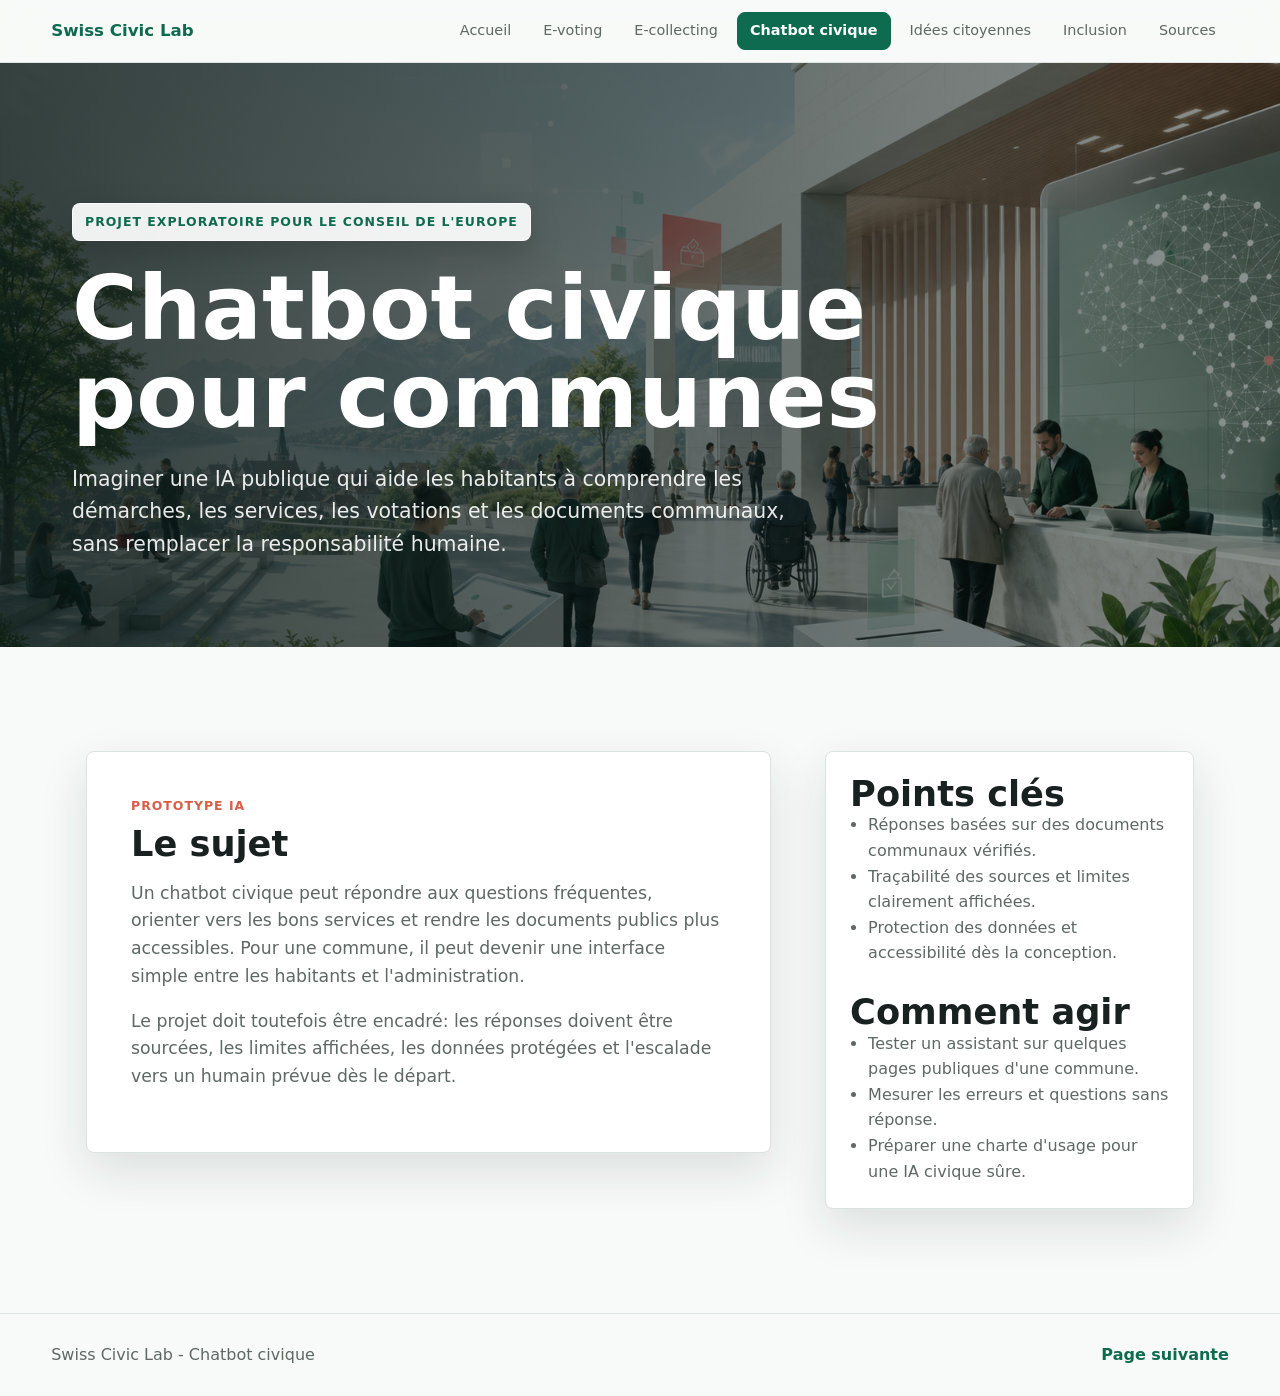
==== chatbot.html @ 95334488 "Split project tabs into pages" ====
<!doctype html>
<html lang="fr">
  <head>
    <meta charset="utf-8" />
    <meta name="viewport" content="width=device-width, initial-scale=1" />
    <title>Chatbot civique - Swiss Civic Lab</title>
    <link rel="stylesheet" href="styles.css" />
  </head>
  <body>
    <header class="site-header">
      <a class="brand" href="index.html">Swiss Civic Lab</a>
      <nav class="top-nav" aria-label="Navigation principale">
        <a class="nav-tab" href="index.html">Accueil</a>
        <a class="nav-tab" href="evoting.html">E-voting</a>
        <a class="nav-tab" href="ecollecting.html">E-collecting</a>
        <a class="nav-tab is-active" href="chatbot.html">Chatbot civique</a>
        <a class="nav-tab" href="participation.html">Idées citoyennes</a>
        <a class="nav-tab" href="inclusion.html">Inclusion</a>
        <a class="nav-tab" href="sources.html">Sources</a>
      </nav>
    </header>

    <main>
      <section class="page-hero">
        <p class="kicker hero-kicker">Projet exploratoire pour le Conseil de l'Europe</p>
        <h1>Chatbot civique pour communes</h1>
        <p>
          Imaginer une IA publique qui aide les habitants à comprendre les démarches, les services,
          les votations et les documents communaux, sans remplacer la responsabilité humaine.
        </p>
      </section>

      <section class="section detail-layout">
        <article class="detail-main">
          <p class="status">Prototype IA</p>
          <h2>Le sujet</h2>
          <p>
            Un chatbot civique peut répondre aux questions fréquentes, orienter vers les bons services
            et rendre les documents publics plus accessibles. Pour une commune, il peut devenir une
            interface simple entre les habitants et l'administration.
          </p>
          <p>
            Le projet doit toutefois être encadré: les réponses doivent être sourcées, les limites
            affichées, les données protégées et l'escalade vers un humain prévue dès le départ.
          </p>
        </article>

        <aside class="detail-side">
          <h2>Points clés</h2>
          <ul>
            <li>Réponses basées sur des documents communaux vérifiés.</li>
            <li>Traçabilité des sources et limites clairement affichées.</li>
            <li>Protection des données et accessibilité dès la conception.</li>
          </ul>
          <h2>Comment agir</h2>
          <ul>
            <li>Tester un assistant sur quelques pages publiques d'une commune.</li>
            <li>Mesurer les erreurs et questions sans réponse.</li>
            <li>Préparer une charte d'usage pour une IA civique sûre.</li>
          </ul>
        </aside>
      </section>
    </main>

    <footer class="site-footer">
      <p>Swiss Civic Lab - Chatbot civique</p>
      <a href="participation.html">Page suivante</a>
    </footer>
  </body>
</html>
---- styles.css ----
:root {
  --bg: #f7faf8;
  --paper: #ffffff;
  --ink: #18211f;
  --muted: #5e6864;
  --green: #0f6b50;
  --green-soft: #dcefe8;
  --coral: #d95e46;
  --blue: #315c8f;
  --gold: #d8a83d;
  --line: #dbe3df;
  --shadow: 0 18px 48px rgba(24, 33, 31, 0.12);
}

* {
  box-sizing: border-box;
}

html {
  scroll-behavior: smooth;
}

body {
  margin: 0;
  background: var(--bg);
  color: var(--ink);
  font-family:
    Inter, ui-sans-serif, system-ui, -apple-system, BlinkMacSystemFont, "Segoe UI", sans-serif;
  line-height: 1.6;
}

a {
  color: inherit;
}

.site-header {
  position: sticky;
  top: 0;
  z-index: 10;
  display: flex;
  align-items: center;
  justify-content: space-between;
  gap: 18px;
  padding: 12px clamp(18px, 4vw, 56px);
  background: rgba(247, 250, 248, 0.88);
  border-bottom: 1px solid rgba(219, 227, 223, 0.9);
  backdrop-filter: blur(18px);
}

.brand {
  display: inline-flex;
  align-items: center;
  gap: 10px;
  flex: 0 0 auto;
  color: var(--green);
  font-size: 1.04rem;
  font-weight: 900;
  text-decoration: none;
}

.top-nav {
  display: flex;
  justify-content: flex-end;
  gap: 6px;
  overflow-x: auto;
  color: var(--muted);
  font-size: 0.9rem;
}

.top-nav a {
  display: inline-flex;
  min-height: 38px;
  align-items: center;
  border: 1px solid transparent;
  border-radius: 8px;
  padding: 0 12px;
  text-decoration: none;
  white-space: nowrap;
}

.top-nav a:hover {
  color: var(--green);
}

.top-nav a.is-active {
  border-color: var(--green);
  background: var(--green);
  color: #fff;
  font-weight: 800;
}

.hero {
  position: relative;
  min-height: 82vh;
  display: grid;
  align-items: end;
  overflow: hidden;
  isolation: isolate;
}

.hero-media {
  position: absolute;
  inset: 0;
  z-index: -2;
  background:
    linear-gradient(90deg, rgba(10, 25, 22, 0.78), rgba(10, 25, 22, 0.28) 54%, rgba(10, 25, 22, 0.04)),
    url("assets/hero-civic-tech.png") center / cover no-repeat;
}

.hero::after {
  content: "";
  position: absolute;
  inset: auto 0 0;
  z-index: -1;
  height: 28%;
  background: linear-gradient(0deg, var(--bg), rgba(247, 250, 248, 0));
}

.hero-content {
  width: min(850px, 100%);
  padding: 18vh clamp(18px, 6vw, 72px) 12vh;
  color: #fff;
}

.kicker,
.eyebrow,
.status {
  margin: 0 0 10px;
  color: var(--coral);
  font-size: 0.78rem;
  font-weight: 800;
  letter-spacing: 0.08em;
  text-transform: uppercase;
}

.hero-kicker {
  display: inline-flex;
  max-width: 100%;
  align-items: center;
  border: 1px solid rgba(255, 255, 255, 0.65);
  border-radius: 8px;
  padding: 8px 12px;
  background: rgba(255, 255, 255, 0.92);
  color: var(--green);
  box-shadow: 0 12px 32px rgba(0, 0, 0, 0.18);
}

.hero h1 {
  margin: 0;
  max-width: 760px;
  font-size: clamp(3.2rem, 8vw, 7rem);
  line-height: 0.95;
  letter-spacing: 0;
}

.hero-lede {
  max-width: 680px;
  margin: 22px 0 0;
  color: rgba(255, 255, 255, 0.9);
  font-size: clamp(1.08rem, 2vw, 1.35rem);
}

.hero-actions {
  display: flex;
  flex-wrap: wrap;
  gap: 12px;
  margin-top: 30px;
}

.button {
  display: inline-flex;
  min-height: 46px;
  align-items: center;
  justify-content: center;
  border-radius: 8px;
  padding: 0 18px;
  font-weight: 800;
  text-decoration: none;
}

.button.primary {
  background: #fff;
  color: var(--ink);
}

.button.secondary {
  border: 1px solid rgba(255, 255, 255, 0.6);
  color: #fff;
}

.band {
  border-block: 1px solid var(--line);
  background: var(--paper);
}

.intro {
  padding: clamp(34px, 7vw, 72px) clamp(18px, 6vw, 72px);
}

.intro-grid {
  display: grid;
  grid-template-columns: minmax(0, 0.9fr) minmax(0, 1.1fr);
  gap: clamp(24px, 5vw, 72px);
  max-width: 1180px;
  margin: 0 auto;
}

h2,
h3,
h4,
p {
  overflow-wrap: anywhere;
}

h2 {
  margin: 0;
  font-size: clamp(2rem, 4vw, 3.6rem);
  line-height: 1.04;
  letter-spacing: 0;
}

.intro-grid p:last-child {
  margin: 0;
  color: var(--muted);
  font-size: 1.12rem;
}

.section {
  max-width: 1180px;
  margin: 0 auto;
  padding: clamp(56px, 9vw, 104px) clamp(18px, 4vw, 36px);
}

.section-heading {
  display: grid;
  gap: 8px;
  margin-bottom: 28px;
}

.project-grid {
  display: grid;
  grid-template-columns: repeat(2, minmax(0, 1fr));
  gap: 16px;
}

.project-link {
  display: block;
  min-height: 250px;
  padding: clamp(22px, 4vw, 34px);
  color: inherit;
  text-decoration: none;
  transition:
    transform 160ms ease,
    border-color 160ms ease;
}

.project-link:hover {
  border-color: var(--green);
  transform: translateY(-2px);
}

.project-link .read-more {
  display: inline-flex;
  margin-top: 18px;
  color: var(--green);
  font-weight: 900;
}

.tabs {
  display: flex;
  gap: 8px;
  overflow-x: auto;
  padding-bottom: 10px;
}

.tab {
  min-height: 42px;
  border: 1px solid var(--line);
  border-radius: 8px;
  padding: 0 14px;
  background: var(--paper);
  color: var(--muted);
  font: inherit;
  font-weight: 750;
  white-space: nowrap;
  cursor: pointer;
}

.tab.is-active {
  border-color: var(--green);
  background: var(--green);
  color: #fff;
}

.project-panel {
  margin-top: 18px;
  border: 1px solid var(--line);
  border-radius: 8px;
  background:
    linear-gradient(135deg, rgba(220, 239, 232, 0.95), rgba(255, 255, 255, 0.95) 38%),
    var(--paper);
  box-shadow: var(--shadow);
}

.project-panel article {
  padding: clamp(22px, 5vw, 42px);
}

.project-panel h3 {
  margin: 0;
  font-size: clamp(1.9rem, 4vw, 3.4rem);
  line-height: 1;
}

.project-panel p:not(.status) {
  max-width: 900px;
  color: var(--muted);
  font-size: 1.06rem;
}

.page-hero {
  position: relative;
  overflow: hidden;
  padding: clamp(78px, 14vw, 140px) clamp(18px, 6vw, 72px) clamp(52px, 8vw, 86px);
  background:
    linear-gradient(90deg, rgba(10, 25, 22, 0.82), rgba(10, 25, 22, 0.46)),
    url("assets/hero-civic-tech.png") center / cover no-repeat;
  color: #fff;
}

.page-hero h1 {
  max-width: 980px;
  margin: 14px 0 0;
  font-size: clamp(3rem, 7vw, 6rem);
  line-height: 0.98;
  letter-spacing: 0;
}

.page-hero p:not(.kicker) {
  max-width: 760px;
  margin: 22px 0 0;
  color: rgba(255, 255, 255, 0.9);
  font-size: clamp(1.08rem, 2vw, 1.28rem);
}

.detail-layout {
  display: grid;
  grid-template-columns: minmax(0, 1.3fr) minmax(300px, 0.7fr);
  gap: clamp(22px, 5vw, 54px);
  align-items: start;
}

.detail-main,
.detail-side {
  border: 1px solid var(--line);
  border-radius: 8px;
  background: var(--paper);
  box-shadow: var(--shadow);
}

.detail-main {
  padding: clamp(24px, 5vw, 44px);
}

.detail-main h2,
.detail-side h2 {
  font-size: clamp(1.5rem, 3vw, 2.2rem);
}

.detail-main p:not(.status) {
  color: var(--muted);
  font-size: 1.08rem;
}

.detail-side {
  padding: 24px;
}

.detail-side h2:not(:first-child) {
  margin-top: 28px;
}

.panel-columns {
  display: grid;
  grid-template-columns: repeat(2, minmax(0, 1fr));
  gap: 22px;
  margin-top: 26px;
}

.panel-columns > div {
  border-left: 4px solid var(--gold);
  padding-left: 18px;
}

.panel-columns > div:nth-child(2) {
  border-left-color: var(--blue);
}

h4 {
  margin: 0 0 8px;
  font-size: 1rem;
}

ul {
  margin: 0;
  padding-left: 18px;
  color: var(--muted);
}

.article-grid {
  display: grid;
  grid-template-columns: repeat(4, minmax(0, 1fr));
  gap: 14px;
}

.article-card {
  min-height: 260px;
  border: 1px solid var(--line);
  border-radius: 8px;
  padding: 20px;
  background: var(--paper);
}

.article-card span {
  display: inline-grid;
  width: 36px;
  height: 36px;
  place-items: center;
  border-radius: 8px;
  background: var(--green-soft);
  color: var(--green);
  font-weight: 900;
}

.article-card h3 {
  margin: 22px 0 10px;
  font-size: 1.22rem;
  line-height: 1.18;
}

.article-card p {
  margin: 0;
  color: var(--muted);
}

.sources {
  padding-top: 28px;
}

.source-list {
  display: grid;
  grid-template-columns: repeat(2, minmax(0, 1fr));
  gap: 10px;
}

.source-list a {
  display: flex;
  min-height: 58px;
  align-items: center;
  border: 1px solid var(--line);
  border-radius: 8px;
  padding: 12px 14px;
  background: var(--paper);
  color: var(--green);
  font-weight: 750;
  text-decoration: none;
}

.source-list a:hover {
  border-color: var(--green);
}

.site-footer {
  display: flex;
  align-items: center;
  justify-content: space-between;
  gap: 18px;
  padding: 28px clamp(18px, 4vw, 56px);
  border-top: 1px solid var(--line);
  color: var(--muted);
}

.site-footer p {
  margin: 0;
}

.site-footer a {
  color: var(--green);
  font-weight: 800;
  text-decoration: none;
}

@media (max-width: 840px) {
  .site-header,
  .site-footer {
    align-items: flex-start;
    flex-direction: column;
  }

  .hero {
    min-height: 760px;
  }

  .hero-media {
    background:
      linear-gradient(0deg, rgba(10, 25, 22, 0.76), rgba(10, 25, 22, 0.28)),
      url("assets/hero-civic-tech.png") center / cover no-repeat;
  }

  .intro-grid,
  .panel-columns,
  .source-list,
  .project-grid,
  .detail-layout {
    grid-template-columns: 1fr;
  }

  .article-grid {
    grid-template-columns: repeat(2, minmax(0, 1fr));
  }
}

@media (max-width: 560px) {
  .top-nav {
    width: 100%;
    justify-content: flex-start;
  }

  .hero-content {
    padding-top: 18vh;
  }

  .hero h1 {
    font-size: clamp(3rem, 18vw, 4.8rem);
  }

  .article-grid {
    grid-template-columns: 1fr;
  }
}
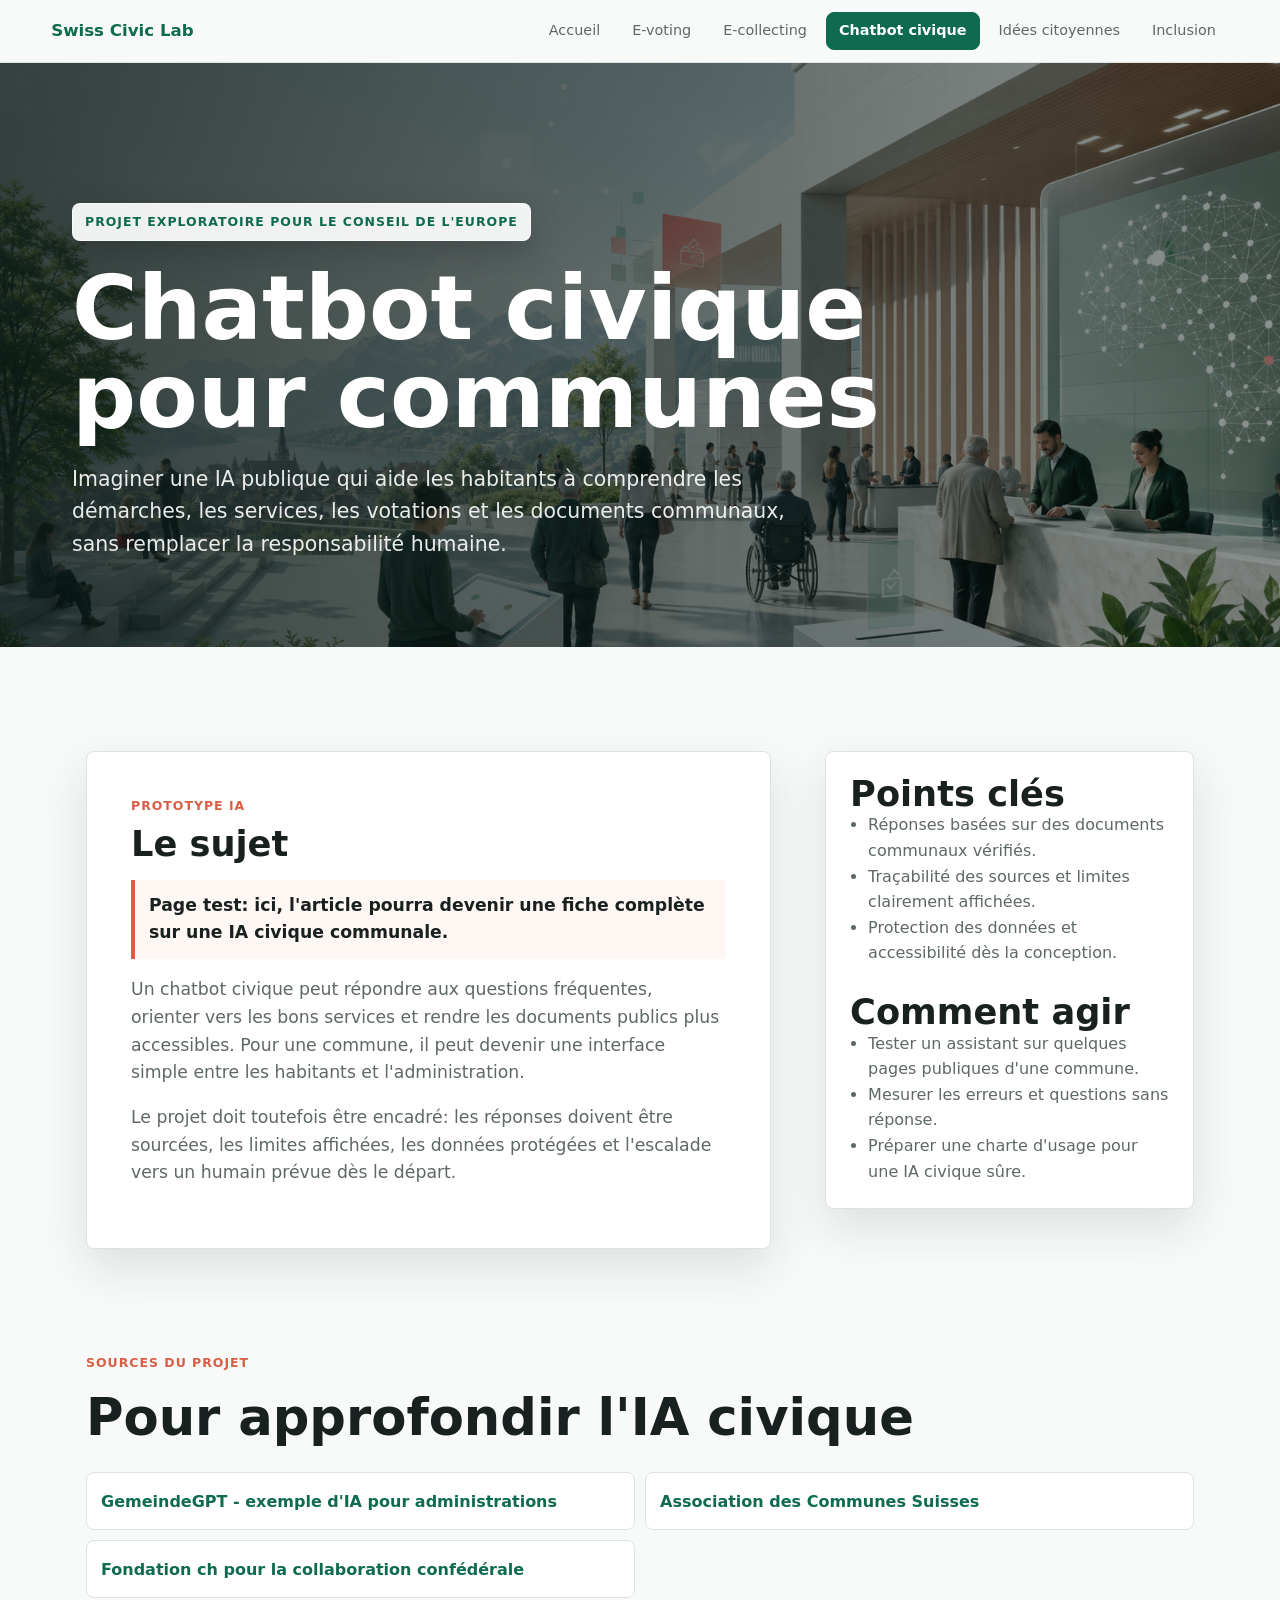
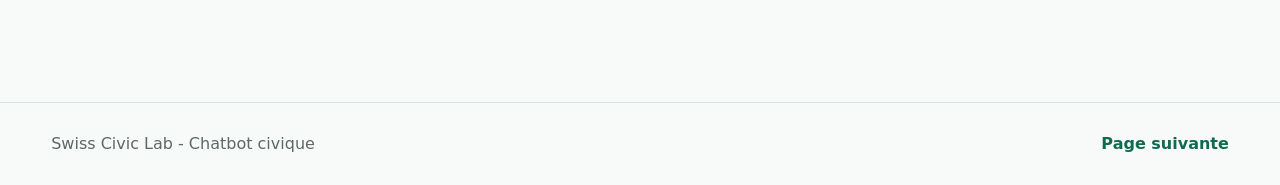
==== commit b206e6dd: "Move sources into project pages" ====
--- a/chatbot.html
+++ b/chatbot.html
@@ -16,7 +16,6 @@
         <a class="nav-tab is-active" href="chatbot.html">Chatbot civique</a>
         <a class="nav-tab" href="participation.html">Idées citoyennes</a>
         <a class="nav-tab" href="inclusion.html">Inclusion</a>
-        <a class="nav-tab" href="sources.html">Sources</a>
       </nav>
     </header>
 
@@ -34,6 +33,7 @@
         <article class="detail-main">
           <p class="status">Prototype IA</p>
           <h2>Le sujet</h2>
+          <p class="test-note">Page test: ici, l'article pourra devenir une fiche complète sur une IA civique communale.</p>
           <p>
             Un chatbot civique peut répondre aux questions fréquentes, orienter vers les bons services
             et rendre les documents publics plus accessibles. Pour une commune, il peut devenir une
@@ -60,6 +60,24 @@
           </ul>
         </aside>
       </section>
+
+      <section class="section project-sources">
+        <div class="section-heading">
+          <p class="eyebrow">Sources du projet</p>
+          <h2>Pour approfondir l'IA civique</h2>
+        </div>
+        <div class="source-list">
+          <a href="https://www.swisssmartmedia.com/produkte/gemeindegpt-die-sichere-ki-losung-fur-ihre-verwaltung/" target="_blank" rel="noreferrer">
+            GemeindeGPT - exemple d'IA pour administrations
+          </a>
+          <a href="https://www.chgemeinden.ch/fr/" target="_blank" rel="noreferrer">
+            Association des Communes Suisses
+          </a>
+          <a href="https://chstiftung.ch/fr/" target="_blank" rel="noreferrer">
+            Fondation ch pour la collaboration confédérale
+          </a>
+        </div>
+      </section>
     </main>
 
     <footer class="site-footer">
--- a/styles.css
+++ b/styles.css
@@ -372,6 +372,14 @@
   font-size: 1.08rem;
 }
 
+.test-note {
+  border-left: 4px solid var(--coral);
+  padding: 12px 14px;
+  background: #fff7f4;
+  color: var(--ink) !important;
+  font-weight: 750;
+}
+
 .detail-side {
   padding: 24px;
 }
@@ -445,6 +453,10 @@
 
 .sources {
   padding-top: 28px;
+}
+
+.project-sources {
+  padding-top: 0;
 }
 
 .source-list {
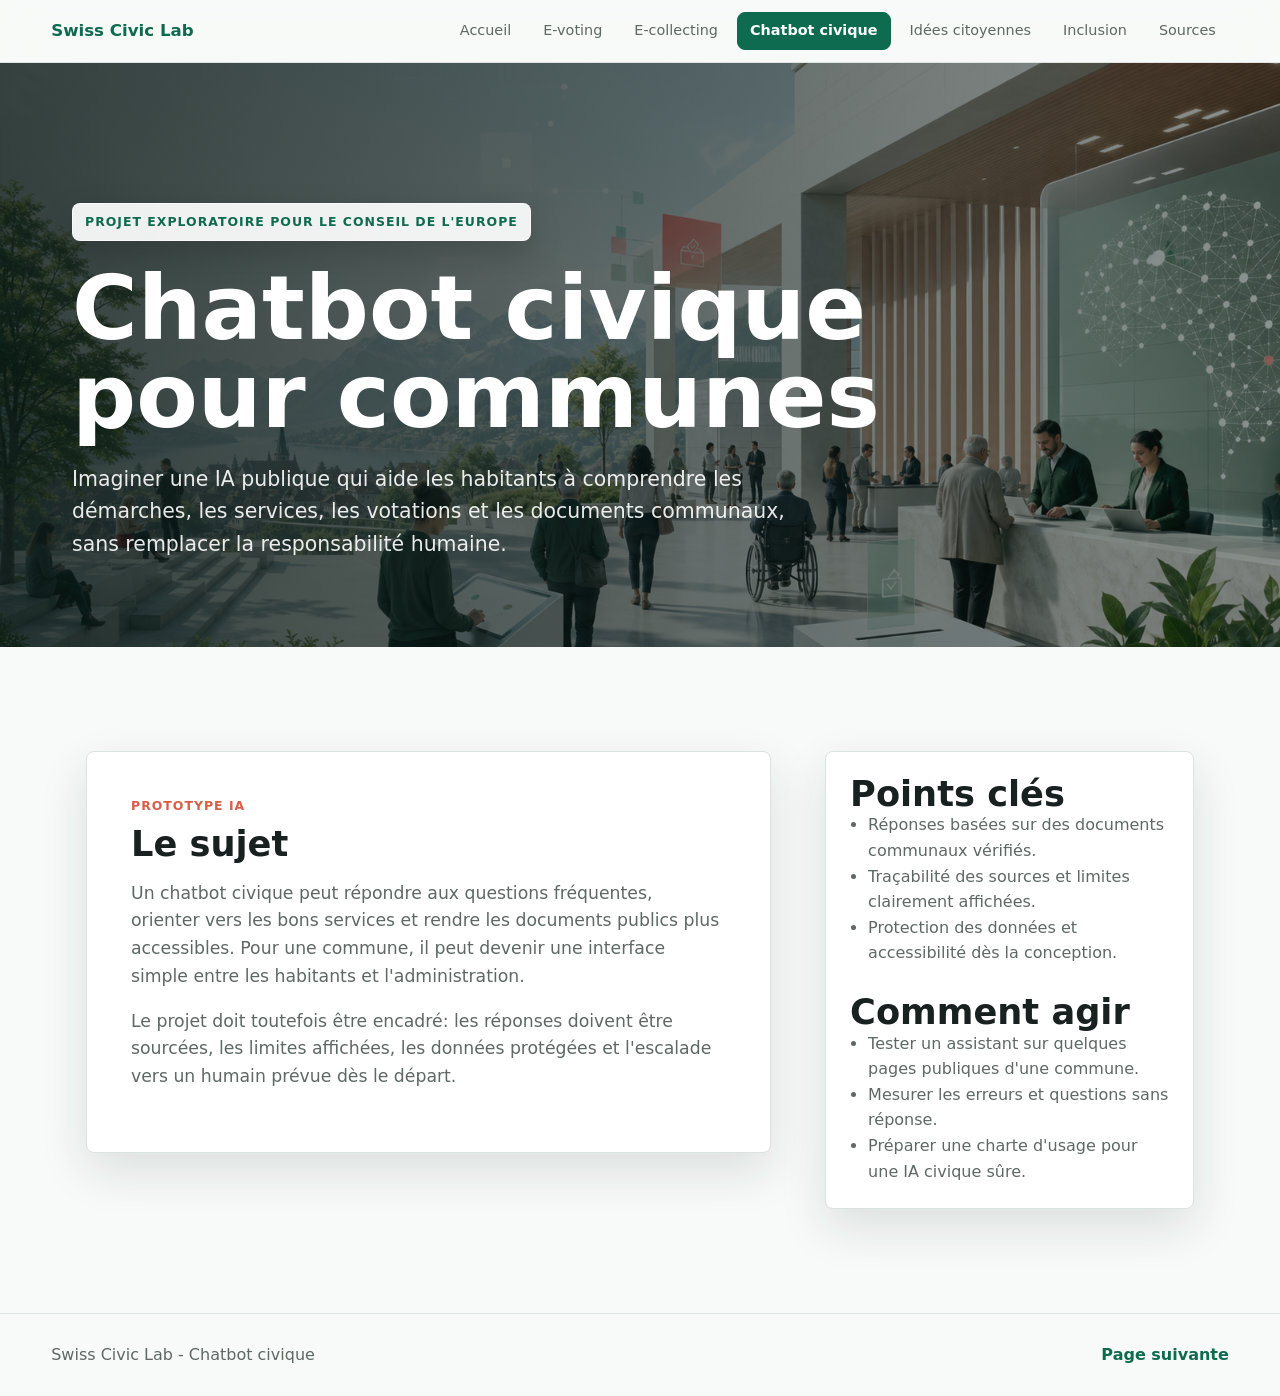
==== commit 039b8ede: "Revert sources per project" ====
--- a/chatbot.html
+++ b/chatbot.html
@@ -16,6 +16,7 @@
         <a class="nav-tab is-active" href="chatbot.html">Chatbot civique</a>
         <a class="nav-tab" href="participation.html">Idées citoyennes</a>
         <a class="nav-tab" href="inclusion.html">Inclusion</a>
+        <a class="nav-tab" href="sources.html">Sources</a>
       </nav>
     </header>
 
@@ -33,7 +34,6 @@
         <article class="detail-main">
           <p class="status">Prototype IA</p>
           <h2>Le sujet</h2>
-          <p class="test-note">Page test: ici, l'article pourra devenir une fiche complète sur une IA civique communale.</p>
           <p>
             Un chatbot civique peut répondre aux questions fréquentes, orienter vers les bons services
             et rendre les documents publics plus accessibles. Pour une commune, il peut devenir une
@@ -60,24 +60,6 @@
           </ul>
         </aside>
       </section>
-
-      <section class="section project-sources">
-        <div class="section-heading">
-          <p class="eyebrow">Sources du projet</p>
-          <h2>Pour approfondir l'IA civique</h2>
-        </div>
-        <div class="source-list">
-          <a href="https://www.swisssmartmedia.com/produkte/gemeindegpt-die-sichere-ki-losung-fur-ihre-verwaltung/" target="_blank" rel="noreferrer">
-            GemeindeGPT - exemple d'IA pour administrations
-          </a>
-          <a href="https://www.chgemeinden.ch/fr/" target="_blank" rel="noreferrer">
-            Association des Communes Suisses
-          </a>
-          <a href="https://chstiftung.ch/fr/" target="_blank" rel="noreferrer">
-            Fondation ch pour la collaboration confédérale
-          </a>
-        </div>
-      </section>
     </main>
 
     <footer class="site-footer">
--- a/styles.css
+++ b/styles.css
@@ -372,14 +372,6 @@
   font-size: 1.08rem;
 }
 
-.test-note {
-  border-left: 4px solid var(--coral);
-  padding: 12px 14px;
-  background: #fff7f4;
-  color: var(--ink) !important;
-  font-weight: 750;
-}
-
 .detail-side {
   padding: 24px;
 }
@@ -453,10 +445,6 @@
 
 .sources {
   padding-top: 28px;
-}
-
-.project-sources {
-  padding-top: 0;
 }
 
 .source-list {
